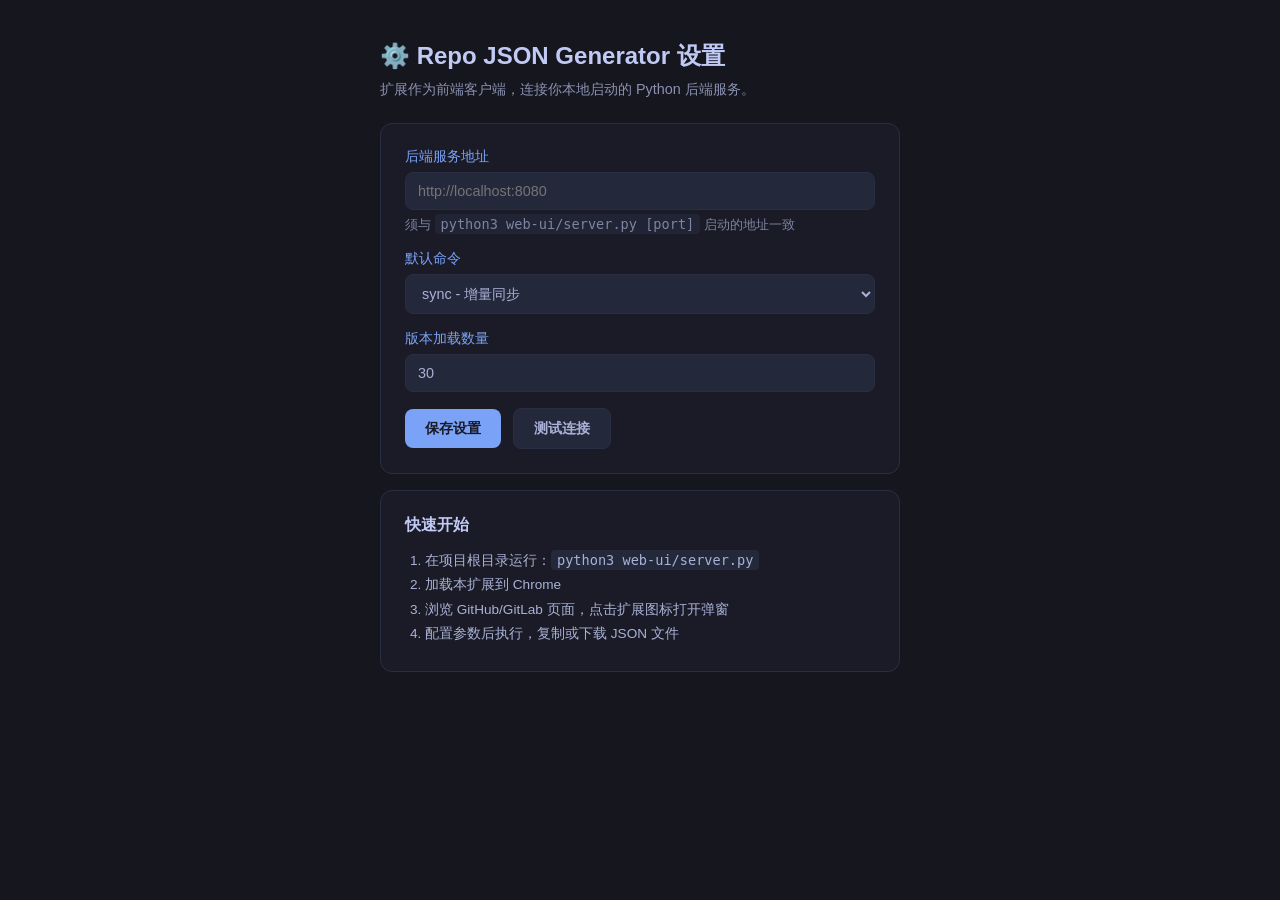
==== chrome-extension/options/options.html @ d30cf7b8 "新增谷歌扩展" ====
<!DOCTYPE html>
<html lang="zh-CN">
<head>
    <meta charset="UTF-8">
    <meta name="viewport" content="width=device-width, initial-scale=1.0">
    <title>Repo JSON Generator - 设置</title>
    <style>
        :root {
            --bg: #1a1b26;
            --bg2: #24283b;
            --text: #a9b1d6;
            --heading: #c0caf5;
            --accent: #7aa2f7;
            --green: #9ece6a;
            --red: #f7768e;
            --border: #292e42;
        }
        * { margin: 0; padding: 0; box-sizing: border-box; }
        body {
            font-family: 'Segoe UI', 'PingFang SC', sans-serif;
            background: #16161e;
            color: var(--text);
            padding: 40px 20px;
            min-height: 100vh;
        }
        .wrap { max-width: 520px; margin: 0 auto; }
        h1 { color: var(--heading); font-size: 1.5rem; margin-bottom: 8px; }
        p.desc { font-size: 0.9rem; margin-bottom: 24px; opacity: 0.8; }
        .card {
            background: var(--bg);
            border: 1px solid var(--border);
            border-radius: 12px;
            padding: 24px;
            margin-bottom: 16px;
        }
        label { display: block; margin-bottom: 6px; font-size: 0.85rem; color: var(--accent); }
        input, select {
            width: 100%;
            padding: 10px 12px;
            background: var(--bg2);
            border: 1px solid var(--border);
            border-radius: 8px;
            color: var(--text);
            font-size: 0.9rem;
            margin-bottom: 16px;
        }
        input:focus, select:focus { outline: none; border-color: var(--accent); }
        .btn {
            padding: 10px 20px;
            border: none;
            border-radius: 8px;
            font-size: 0.9rem;
            font-weight: 600;
            cursor: pointer;
            margin-right: 8px;
        }
        .btn-primary { background: var(--accent); color: #1a1b26; }
        .btn-secondary { background: var(--bg2); color: var(--text); border: 1px solid var(--border); }
        .status { margin-top: 12px; font-size: 0.85rem; padding: 10px; border-radius: 8px; display: none; }
        .status.ok { display: block; background: rgba(158, 206, 106, 0.15); color: var(--green); border: 1px solid var(--green); }
        .status.err { display: block; background: rgba(247, 118, 142, 0.15); color: var(--red); border: 1px solid var(--red); }
        code { background: var(--bg2); padding: 2px 6px; border-radius: 4px; font-size: 0.85rem; }
        .hint { font-size: 0.8rem; opacity: 0.7; margin-top: -10px; margin-bottom: 16px; }
    </style>
</head>
<body>
    <div class="wrap">
        <h1>⚙️ Repo JSON Generator 设置</h1>
        <p class="desc">扩展作为前端客户端，连接你本地启动的 Python 后端服务。</p>

        <div class="card">
            <label for="serverUrl">后端服务地址</label>
            <input type="url" id="serverUrl" placeholder="http://localhost:8080">
            <p class="hint">须与 <code>python3 web-ui/server.py [port]</code> 启动的地址一致</p>

            <label for="defaultCommand">默认命令</label>
            <select id="defaultCommand">
                <option value="sync">sync - 增量同步</option>
                <option value="info">info - 变更分析</option>
                <option value="full">full - 完整快照</option>
            </select>

            <label for="versionLimit">版本加载数量</label>
            <input type="number" id="versionLimit" min="1" max="100" value="30">

            <button class="btn btn-primary" id="saveBtn">保存设置</button>
            <button class="btn btn-secondary" id="testBtn">测试连接</button>
            <div class="status" id="statusMsg"></div>
        </div>

        <div class="card">
            <h2 style="font-size:1rem;color:var(--heading);margin-bottom:12px;">快速开始</h2>
            <ol style="padding-left:20px;font-size:0.85rem;line-height:1.8;">
                <li>在项目根目录运行：<code>python3 web-ui/server.py</code></li>
                <li>加载本扩展到 Chrome</li>
                <li>浏览 GitHub/GitLab 页面，点击扩展图标打开弹窗</li>
                <li>配置参数后执行，复制或下载 JSON 文件</li>
            </ol>
        </div>
    </div>
    <script type="module" src="options.js"></script>
</body>
</html>
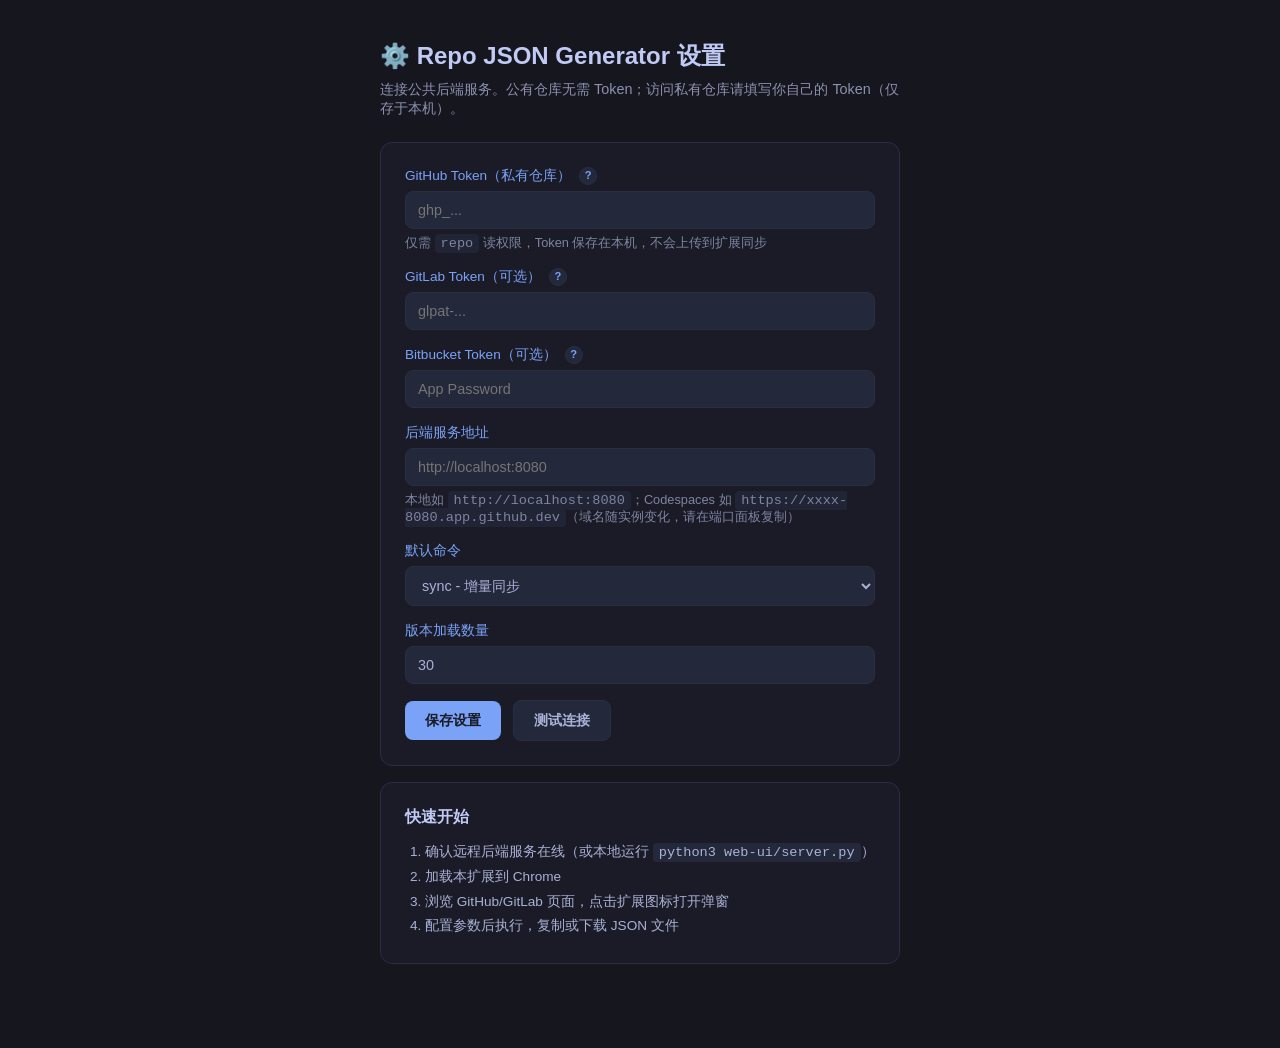
==== commit ab32d7be: "支持 codespaces" ====
--- a/chrome-extension/options/options.html
+++ b/chrome-extension/options/options.html
@@ -34,6 +34,124 @@
             margin-bottom: 16px;
         }
         label { display: block; margin-bottom: 6px; font-size: 0.85rem; color: var(--accent); }
+        .label-row {
+            display: flex;
+            align-items: center;
+            gap: 8px;
+            margin-bottom: 6px;
+        }
+        .label-row label { margin-bottom: 0; }
+        .help-btn {
+            width: 18px;
+            height: 18px;
+            padding: 0;
+            border: 1px solid var(--border);
+            border-radius: 50%;
+            background: var(--bg2);
+            color: var(--accent);
+            font-size: 0.7rem;
+            font-weight: 700;
+            line-height: 1;
+            cursor: pointer;
+            flex-shrink: 0;
+        }
+        .help-btn:hover {
+            border-color: var(--accent);
+            background: rgba(122, 162, 247, 0.15);
+        }
+        .token-help-overlay {
+            position: fixed;
+            inset: 0;
+            z-index: 1000;
+            display: flex;
+            align-items: center;
+            justify-content: center;
+            padding: 20px;
+            background: rgba(0, 0, 0, 0.55);
+        }
+        .token-help-overlay[hidden] { display: none !important; }
+        .token-help-panel {
+            width: 100%;
+            max-width: 480px;
+            max-height: 85vh;
+            overflow-y: auto;
+            background: var(--bg);
+            border: 1px solid var(--border);
+            border-radius: 12px;
+            padding: 20px 24px;
+            box-shadow: 0 8px 32px rgba(0, 0, 0, 0.4);
+        }
+        .token-help-header {
+            display: flex;
+            align-items: flex-start;
+            justify-content: space-between;
+            gap: 12px;
+            margin-bottom: 14px;
+        }
+        .token-help-header h3 {
+            font-size: 1rem;
+            color: var(--heading);
+            line-height: 1.4;
+        }
+        .token-help-close {
+            width: 28px;
+            height: 28px;
+            border: none;
+            border-radius: 8px;
+            background: var(--bg2);
+            color: var(--text);
+            font-size: 1.1rem;
+            cursor: pointer;
+            flex-shrink: 0;
+        }
+        .token-help-close:hover { background: var(--border); }
+        .help-steps {
+            list-style: none;
+            padding: 0;
+            margin: 0 0 14px;
+        }
+        .help-steps li {
+            display: flex;
+            gap: 10px;
+            align-items: flex-start;
+            font-size: 0.85rem;
+            line-height: 1.6;
+            margin-bottom: 10px;
+        }
+        .help-step-num {
+            display: inline-flex;
+            align-items: center;
+            justify-content: center;
+            min-width: 22px;
+            height: 22px;
+            border-radius: 50%;
+            background: rgba(122, 162, 247, 0.2);
+            color: var(--accent);
+            font-size: 0.75rem;
+            font-weight: 700;
+            flex-shrink: 0;
+        }
+        .help-note {
+            font-size: 0.8rem;
+            color: #ff9e64;
+            line-height: 1.5;
+            margin-bottom: 14px;
+        }
+        .token-help-link {
+            display: inline-block;
+            font-size: 0.85rem;
+            color: var(--accent);
+            text-decoration: none;
+        }
+        .token-help-link:hover { text-decoration: underline; }
+        .token-help-link:hover { text-decoration: underline; }
+        .help-steps code,
+        .help-note code {
+            background: var(--bg2);
+            padding: 1px 5px;
+            border-radius: 4px;
+            font-size: 0.9em;
+        }
         input, select {
             width: 100%;
             padding: 10px 12px;
@@ -66,12 +184,31 @@
 <body>
     <div class="wrap">
         <h1>⚙️ Repo JSON Generator 设置</h1>
-        <p class="desc">扩展作为前端客户端，连接你本地启动的 Python 后端服务。</p>
+        <p class="desc">连接公共后端服务。公有仓库无需 Token；访问私有仓库请填写你自己的 Token（仅存于本机）。</p>
 
         <div class="card">
+            <div class="label-row">
+                <label for="githubToken">GitHub Token（私有仓库）</label>
+                <button type="button" class="help-btn" data-token-help="github" title="如何获取 GitHub Token" aria-label="如何获取 GitHub Token">?</button>
+            </div>
+            <input type="password" id="githubToken" placeholder="ghp_..." autocomplete="off">
+            <p class="hint">仅需 <code>repo</code> 读权限，Token 保存在本机，不会上传到扩展同步</p>
+
+            <div class="label-row">
+                <label for="gitlabToken">GitLab Token（可选）</label>
+                <button type="button" class="help-btn" data-token-help="gitlab" title="如何获取 GitLab Token" aria-label="如何获取 GitLab Token">?</button>
+            </div>
+            <input type="password" id="gitlabToken" placeholder="glpat-..." autocomplete="off">
+
+            <div class="label-row">
+                <label for="bitbucketToken">Bitbucket Token（可选）</label>
+                <button type="button" class="help-btn" data-token-help="bitbucket" title="如何获取 Bitbucket App Password" aria-label="如何获取 Bitbucket App Password">?</button>
+            </div>
+            <input type="password" id="bitbucketToken" placeholder="App Password" autocomplete="off">
+
             <label for="serverUrl">后端服务地址</label>
             <input type="url" id="serverUrl" placeholder="http://localhost:8080">
-            <p class="hint">须与 <code>python3 web-ui/server.py [port]</code> 启动的地址一致</p>
+            <p class="hint">本地如 <code>http://localhost:8080</code>；Codespaces 如 <code>https://xxxx-8080.app.github.dev</code>（域名随实例变化，请在端口面板复制）</p>
 
             <label for="defaultCommand">默认命令</label>
             <select id="defaultCommand">
@@ -88,10 +225,21 @@
             <div class="status" id="statusMsg"></div>
         </div>
 
+        <div class="token-help-overlay" id="tokenHelpOverlay" hidden>
+            <div class="token-help-panel" role="dialog" aria-modal="true" aria-labelledby="tokenHelpTitle">
+                <div class="token-help-header">
+                    <h3 id="tokenHelpTitle"></h3>
+                    <button type="button" class="token-help-close" id="tokenHelpClose" aria-label="关闭">×</button>
+                </div>
+                <div id="tokenHelpBody"></div>
+                <a class="token-help-link" id="tokenHelpLink" href="#" target="_blank" rel="noopener noreferrer"></a>
+            </div>
+        </div>
+
         <div class="card">
             <h2 style="font-size:1rem;color:var(--heading);margin-bottom:12px;">快速开始</h2>
             <ol style="padding-left:20px;font-size:0.85rem;line-height:1.8;">
-                <li>在项目根目录运行：<code>python3 web-ui/server.py</code></li>
+                <li>确认远程后端服务在线（或本地运行 <code>python3 web-ui/server.py</code>）</li>
                 <li>加载本扩展到 Chrome</li>
                 <li>浏览 GitHub/GitLab 页面，点击扩展图标打开弹窗</li>
                 <li>配置参数后执行，复制或下载 JSON 文件</li>
